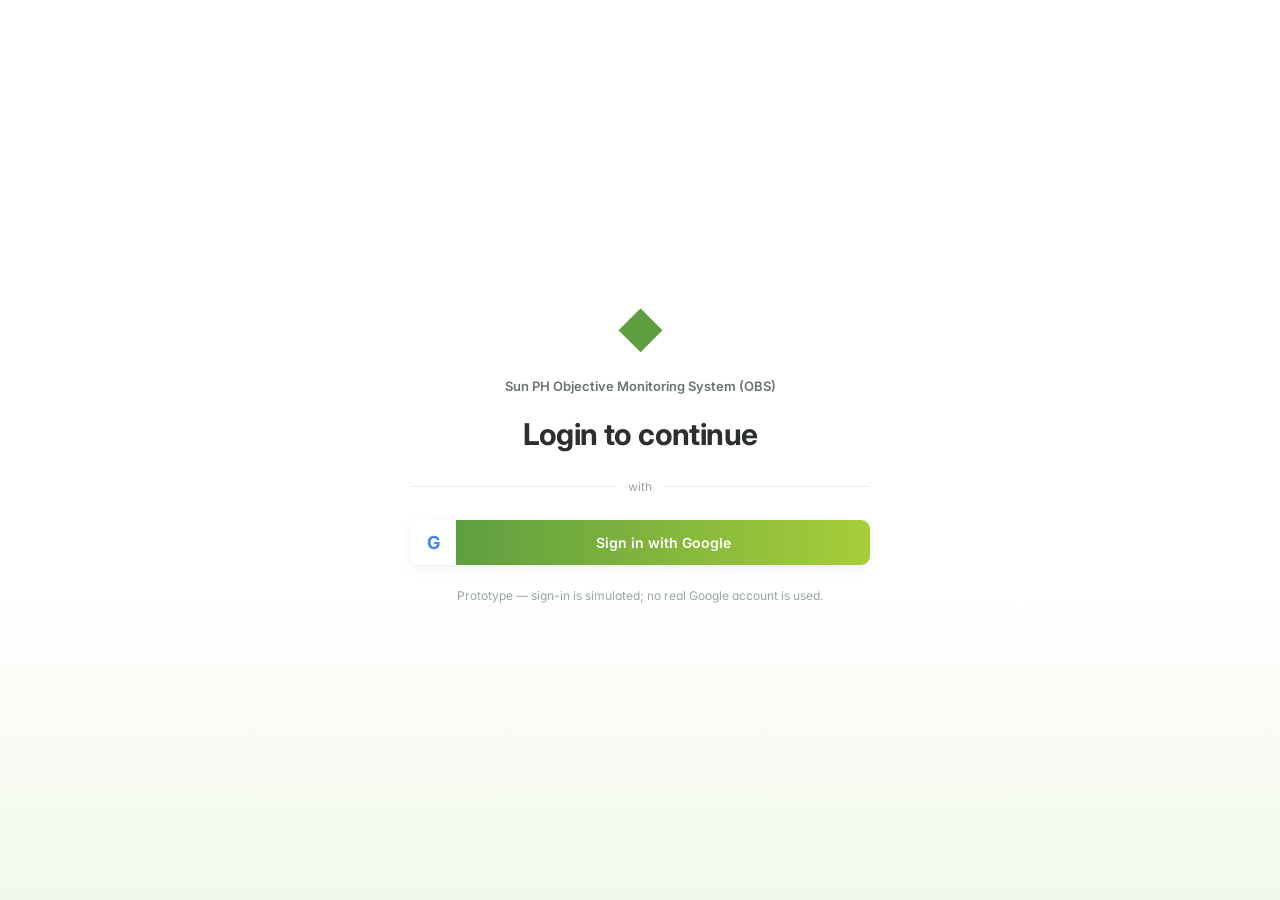
==== prototype/index.html @ ff9a9e1c "feat(prototype): OBS rename, Google SSO login, template-based objectives, half-year history - Rename" ====
<!DOCTYPE html>
<html lang="en">
<head>
  <meta charset="UTF-8" />
  <meta name="viewport" content="width=device-width, initial-scale=1.0" />
  <title>OBS</title>
  <link rel="preconnect" href="https://fonts.googleapis.com" />
  <link rel="preconnect" href="https://fonts.gstatic.com" crossorigin />
  <link rel="stylesheet" href="https://fonts.googleapis.com/css2?family=Inter:wght@400;500;600;700;800&display=swap" />
  <link rel="stylesheet" href="styles.css" />
  <!-- Auth gate: unauthenticated visitors are sent to the login page (fake auth, prototype). -->
  <script>
    try {
      if (localStorage.getItem("titan-authed") !== "1") window.location.replace("login.html");
    } catch (e) { /* private mode — allow through */ }
  </script>
</head>
<body>
  <div class="app">
    <!-- Sidebar -->
    <aside class="sidebar">
      <div class="brand">
        <span class="brand-mark">◆</span>
        <span class="brand-name">Sun PH Objective Monitoring System (OBS)</span>
      </div>
      <div class="nav-section">Workspace</div>
      <nav class="nav" id="nav">
        <button class="nav-item active" data-view="analytics">
          <span class="nav-ico">▦</span> Analytics
        </button>
        <button class="nav-item" data-view="objectives">
          <span class="nav-ico">◎</span> My Objectives
        </button>
        <button class="nav-item" data-view="ai">
          <span class="nav-ico">✦</span> AI Assistant
        </button>
        <button class="nav-item" data-view="my-feedback">
          <span class="nav-ico">✓</span> My Feedback
        </button>
        <button class="nav-item" data-view="feedback">
          <span class="nav-ico">✎</span> Feedback
        </button>
      </nav>
      <div class="sidebar-foot">
        <button class="btn sm signout-btn" id="signout"><span>⤶</span> Sign out</button>
        <div class="mini-note">Prototype · dummy data</div>
      </div>
    </aside>

    <!-- Main -->
    <div class="main">
      <header class="topbar">
        <div class="topbar-title" id="topbar-title">Analytics</div>
        <div class="topbar-right">
          <button class="theme-switch" id="theme-switch" title="Change the look — cycle theme options">
            <span class="theme-dot" id="theme-dot"></span>
            <span class="theme-name" id="theme-name">Evergreen</span>
            <span class="theme-caret">▾</span>
          </button>
          <div class="role-switch" id="role-switch">
            <button class="role-btn active" data-role="employee">Employee</button>
            <button class="role-btn" data-role="leader">Leader</button>
          </div>
          <div class="user-chip" id="user-chip">
            <span class="avatar" id="user-avatar">AP</span>
            <span class="user-name" id="user-name">Abdul Palala</span>
          </div>
        </div>
      </header>

      <main class="content" id="content"><!-- views render here --></main>
    </div>
  </div>

  <!-- Modal host -->
  <div class="modal-overlay" id="modal-overlay" hidden>
    <div class="modal" id="modal"></div>
  </div>

  <!-- Data first, then view modules, then the app controller -->
  <script src="mock-data.js"></script>
  <script src="views-analytics.js"></script>
  <script src="views-objectives.js"></script>
  <script src="views-ai.js"></script>
  <script src="views-reviews.js"></script>
  <script src="app.js"></script>
</body>
</html>
---- prototype/styles.css ----
/* Titan prototype — NiceAdmin-inspired design system. Pure CSS, no dependencies. */

:root {
  /* palette */
  --bg: #f3f6f3;
  --surface: #ffffff;
  --surface-2: #f5f8f4;
  --border: #e8eee7;
  --text: #2b302c;
  --muted: #6a746c;
  --faint: #9aa89c;
  --accent: #5f9e3f;
  --accent-soft: #e9f4dc;
  --green: #4e8a34;
  --green-soft: #e7f4d6;
  --amber: #d97706;
  --amber-soft: #fdf3e3;
  --red: #dc2626;
  --red-soft: #fce8e8;
  --blue: #2563eb;
  --blue-soft: #e8f0fe;
  /* brand greens (NiceAdmin) */
  --green-deep: #124b3a;
  --green-deep2: #0e3c2e;
  --lime: #a6ce3a;
  --lime-2: #cfe89a;
  --donut-amber: #e6a23c;
  /* themeable brand extras (overridden per [data-theme]) */
  --accent-strong: #2f6b2a;   /* text/icon sitting on accent-soft */
  --on-primary: #16351f;      /* text on the primary CTA button   */
  --on-dark: #ffffff;         /* text on dark shell / accent fills */
  --track: #eef0f4;           /* progress + neutral chip track     */
  /* shape */
  --r-card: 14px;
  --r-btn: 9px;
  --r-pill: 999px;
  --shadow: 0 1px 2px rgba(20, 22, 40, .04), 0 4px 16px rgba(20, 22, 40, .05);
  --shadow-lg: 0 12px 40px rgba(20, 22, 40, .16);
  --sp: 8px;

  /* ---------- Typography tokens (single source of truth) ---------- */
  --font-sans: "Inter", -apple-system, BlinkMacSystemFont, "Segoe UI", Roboto, Helvetica, Arial, sans-serif;

  /* type scale */
  --fs-page-title: 30px;   /* page titles          */
  --fs-section: 18px;      /* section headers      */
  --fs-card-title: 16px;   /* card titles          */
  --fs-name: 16px;         /* employee names       */
  --fs-body: 14px;         /* body text            */
  --fs-label: 13px;        /* form / value labels  */
  --fs-chip: 12px;         /* status chips, tags   */
  --fs-button: 14px;       /* buttons              */
  --fs-input: 14px;        /* inputs               */
  --fs-helper: 12px;       /* helper / meta text   */
  --fs-eyebrow: 11px;      /* uppercase micro-labels */

  /* weights */
  --fw-regular: 400;
  --fw-medium: 500;
  --fw-semibold: 600;
  --fw-bold: 700;

  /* line heights */
  --lh-heading: 1.25;
  --lh-body: 1.5;
  --lh-label: 1.4;

  /* tracking */
  --ls-tight: -.02em;
  --ls-wide: .04em;
}

/* ============================================================
   THEME VARIANTS — swap brand + neutral tokens only.
   Semantic status colors (green/amber/red/blue) stay constant.
   Layout and view logic are untouched; set via <html data-theme>.
   ============================================================ */

/* Option 2 — Indigo: modern SaaS, cool neutrals (Linear-ish) */
:root[data-theme="indigo"] {
  --bg: #f6f7fb; --surface: #ffffff; --surface-2: #f3f4f9; --border: #e7e8f0;
  --text: #1e2130; --muted: #5c6479; --faint: #9aa0b5;
  --accent: #5b5bd6; --accent-soft: #eaeafb; --accent-strong: #4343b8;
  --green-deep: #2c2c66; --green-deep2: #23234f;
  --lime: #5b5bd6; --lime-2: #c7c7f2; --on-primary: #ffffff;
  --track: #ececf3;
}

/* Option 3 — Graphite: minimal monochrome (Vercel / Notion-ish) */
:root[data-theme="graphite"] {
  --bg: #f7f7f8; --surface: #ffffff; --surface-2: #f4f4f5; --border: #e6e6e8;
  --text: #18181b; --muted: #6b6b74; --faint: #a1a1aa;
  --accent: #18181b; --accent-soft: #ececed; --accent-strong: #18181b;
  --green-deep: #18181b; --green-deep2: #09090b;
  --lime: #18181b; --lime-2: #d4d4d8; --on-primary: #ffffff;
  --track: #eaeaec;
}

/* Option 4 — Midnight: dark mode */
:root[data-theme="midnight"] {
  --bg: #0f1214; --surface: #171b1e; --surface-2: #1e2427; --border: #2a3136;
  --text: #e6ebe8; --muted: #9aa8a0; --faint: #6b7873;
  --accent: #6bbf59; --accent-soft: #1e3320; --accent-strong: #8fd97f;
  --green-deep: #0c2a1f; --green-deep2: #082018;
  --lime: #6bbf59; --lime-2: #2e5a2f; --on-primary: #0c2a1f;
  --track: #2a3136;
  --shadow: 0 1px 2px rgba(0, 0, 0, .3), 0 4px 16px rgba(0, 0, 0, .35);
  --shadow-lg: 0 12px 40px rgba(0, 0, 0, .55);
}

* { box-sizing: border-box; }
html, body { height: 100%; }
body {
  margin: 0;
  font-family: var(--font-sans);
  background: var(--bg);
  color: var(--text);
  font-size: var(--fs-body);
  font-weight: var(--fw-regular);
  line-height: var(--lh-body);
  -webkit-font-smoothing: antialiased;
  -moz-osx-font-smoothing: grayscale;
  text-rendering: optimizeLegibility;
  font-optical-sizing: auto;
  font-feature-settings: "cv11", "ss01";
}

/* ---------- Layout ---------- */
.app { display: flex; min-height: 100vh; }

.sidebar {
  width: 232px; flex-shrink: 0;
  background: var(--surface);
  border-right: 1px solid var(--border);
  display: flex; flex-direction: column;
  padding: 18px 14px;
  position: sticky; top: 0; height: 100vh;
}
.brand { display: flex; align-items: center; gap: 10px; padding: 6px 8px 20px; }
.brand-mark { color: var(--green-deep); font-size: 20px; }
.brand-name { font-weight: var(--fw-bold); font-size: var(--fs-section); letter-spacing: var(--ls-tight); }
/* Full product name is long — keep the sidebar lockup compact and let it wrap cleanly. */
.sidebar .brand { align-items: flex-start; }
.sidebar .brand-mark { line-height: 1.25; }
.sidebar .brand-name { font-size: var(--fs-label); line-height: 1.25; letter-spacing: 0; }

.nav-section { font-size: var(--fs-eyebrow); font-weight: var(--fw-bold); text-transform: uppercase; letter-spacing: .06em; color: var(--faint); padding: 8px 12px 6px; }
.nav { display: flex; flex-direction: column; gap: 3px; }
.nav-item {
  display: flex; align-items: center; gap: 11px;
  border: none; background: transparent; cursor: pointer;
  padding: 10px 12px; border-radius: var(--r-btn);
  font-size: var(--fs-body); font-weight: var(--fw-medium); color: var(--muted); text-align: left; width: 100%;
  font-family: inherit; transition: background .12s, color .12s;
}
.nav-item:hover { background: var(--surface-2); color: var(--text); }
.nav-item.active { background: var(--accent-soft); color: var(--accent-strong); font-weight: 700; }
.nav-item.active .nav-ico { color: var(--accent); }
.nav-ico { width: 18px; text-align: center; font-size: 15px; }

.sidebar-foot { margin-top: auto; padding: 10px 8px; }
.mini-note { font-size: var(--fs-eyebrow); color: var(--faint); }

.main { flex: 1; min-width: 0; display: flex; flex-direction: column; }

.topbar {
  display: flex; align-items: center; justify-content: space-between;
  padding: 14px 28px; background: var(--surface);
  border-bottom: 1px solid var(--border); position: sticky; top: 0; z-index: 5;
}
.topbar-title { font-size: var(--fs-section); font-weight: var(--fw-semibold); line-height: var(--lh-heading); letter-spacing: var(--ls-tight); }
.topbar-right { display: flex; align-items: center; gap: 16px; }

.role-switch { display: inline-flex; background: var(--surface-2); border: 1px solid var(--border); border-radius: var(--r-pill); padding: 3px; }
.role-btn {
  border: none; background: transparent; cursor: pointer; font-family: inherit;
  padding: 6px 14px; border-radius: var(--r-pill); font-size: var(--fs-label); color: var(--muted); font-weight: var(--fw-medium);
}
.role-btn.active { background: var(--surface); color: var(--text); box-shadow: var(--shadow); font-weight: var(--fw-semibold); }

/* theme switcher (cycles palette options) */
.theme-switch {
  display: inline-flex; align-items: center; gap: 8px; cursor: pointer; font-family: inherit;
  background: var(--surface-2); border: 1px solid var(--border); border-radius: var(--r-pill);
  padding: 6px 12px 6px 10px; color: var(--text);
  font-size: var(--fs-label); font-weight: var(--fw-medium); transition: border-color .12s, background .12s;
}
.theme-switch:hover { border-color: var(--accent); }
.theme-switch .theme-dot { width: 14px; height: 14px; border-radius: 50%; flex-shrink: 0; box-shadow: inset 0 0 0 1px rgba(0,0,0,.08); }
.theme-switch .theme-name { min-width: 62px; text-align: left; }
.theme-switch .theme-caret { color: var(--faint); font-size: 10px; }

.user-chip { display: flex; align-items: center; gap: 9px; }
.avatar {
  width: 32px; height: 32px; border-radius: 50%; background: var(--accent);
  color: #fff; display: grid; place-items: center; font-size: 12px; font-weight: 700;
}
.user-name { font-weight: var(--fw-semibold); font-size: var(--fs-label); }

.content { padding: 28px; max-width: 1180px; width: 100%; margin: 0 auto; }

/* ---------- Reusable pieces ---------- */
.section-head { display: flex; align-items: center; justify-content: space-between; margin: 4px 0 16px; }
.section-head h2 { margin: 0; font-size: var(--fs-section); font-weight: var(--fw-semibold); line-height: var(--lh-heading); letter-spacing: var(--ls-tight); }
.section-sub { color: var(--muted); font-size: var(--fs-label); line-height: var(--lh-body); margin: -8px 0 18px; }

.grid { display: grid; gap: 16px; }
.grid-2 { grid-template-columns: repeat(2, 1fr); }
.grid-3 { grid-template-columns: repeat(3, 1fr); }
.grid-4 { grid-template-columns: repeat(4, 1fr); }
@media (max-width: 900px) { .grid-2, .grid-3, .grid-4 { grid-template-columns: 1fr; } }

.card {
  background: var(--surface); border: 1px solid var(--border);
  border-radius: var(--r-card); padding: 18px; box-shadow: var(--shadow);
}
.card-title { font-size: var(--fs-card-title); font-weight: var(--fw-semibold); line-height: var(--lh-heading); letter-spacing: -.01em; color: var(--text); margin: 0 0 12px; display: flex; align-items: center; justify-content: space-between; }
.card-title .hint { font-weight: var(--fw-medium); color: var(--muted); font-size: var(--fs-helper); }

.stat-tile { background: var(--surface); border: 1px solid var(--border); border-radius: var(--r-card); padding: 18px; box-shadow: var(--shadow); }
.stat-label { color: var(--muted); font-size: var(--fs-chip); font-weight: var(--fw-semibold); text-transform: uppercase; letter-spacing: var(--ls-wide); }
.stat-value { font-size: 28px; font-weight: 800; letter-spacing: -.03em; line-height: var(--lh-heading); margin-top: 6px; font-variant-numeric: tabular-nums; }
.stat-delta { font-size: var(--fs-chip); margin-top: 4px; font-weight: var(--fw-semibold); }
.stat-delta.up { color: var(--green); }
.stat-delta.down { color: var(--red); }

/* badges */
.badge { display: inline-flex; align-items: center; gap: 5px; padding: 3px 10px; border-radius: var(--r-pill); font-size: var(--fs-chip); font-weight: var(--fw-semibold); line-height: var(--lh-label); }
.badge::before { content: ""; width: 6px; height: 6px; border-radius: 50%; background: currentColor; opacity: .8; }
.badge.green { background: var(--green-soft); color: var(--green); }
.badge.amber { background: var(--amber-soft); color: var(--amber); }
.badge.red { background: var(--red-soft); color: var(--red); }
.badge.blue { background: var(--blue-soft); color: var(--blue); }
.badge.gray { background: var(--track); color: var(--muted); }

/* progress bar */
.progress { height: 7px; background: var(--track); border-radius: var(--r-pill); overflow: hidden; }
.progress > span { display: block; height: 100%; border-radius: var(--r-pill); background: var(--accent); }
.progress.green > span { background: var(--green); }
.progress.amber > span { background: var(--amber); }
.progress.red > span { background: var(--red); }

/* buttons */
.btn { font-family: inherit; cursor: pointer; border-radius: var(--r-btn); font-size: var(--fs-button); font-weight: var(--fw-semibold); line-height: var(--lh-label); padding: 9px 15px; border: 1px solid var(--border); background: var(--surface); color: var(--text); transition: background .12s, border-color .12s; }
.btn:hover { background: var(--surface-2); }
.btn.primary { background: var(--lime); border-color: var(--lime); color: var(--on-primary); }
.btn.primary:hover { filter: brightness(1.04); }
.btn.ghost { border-color: transparent; background: transparent; color: var(--accent); }
.btn.sm { padding: 6px 11px; font-size: var(--fs-label); }
.btn.danger { color: var(--red); border-color: var(--red-soft); background: var(--red-soft); }
.btn.success { color: var(--green); border-color: var(--green-soft); background: var(--green-soft); }

/* table */
.table { width: 100%; border-collapse: collapse; font-size: var(--fs-label); font-variant-numeric: tabular-nums; }
.table th { text-align: left; color: var(--muted); font-weight: var(--fw-semibold); font-size: var(--fs-eyebrow); text-transform: uppercase; letter-spacing: var(--ls-wide); padding: 10px 12px; border-bottom: 1px solid var(--border); }
.table td { padding: 13px 12px; border-bottom: 1px solid var(--border); vertical-align: middle; }
.table tr:last-child td { border-bottom: none; }
.table tr.clickable { cursor: pointer; }
.table tr.clickable:hover td { background: var(--surface-2); }

/* avatar inline */
.av { width: 26px; height: 26px; border-radius: 50%; display: inline-grid; place-items: center; font-size: 10px; font-weight: 700; color: #fff; }
.who { display: flex; align-items: center; gap: 9px; font-size: var(--fs-name); font-weight: var(--fw-semibold); line-height: var(--lh-label); color: var(--text); }
.who small { display: block; margin-top: 1px; font-size: var(--fs-helper); font-weight: var(--fw-regular); line-height: 1.35; color: var(--muted); }

/* list rows */
.row-item { display: flex; align-items: center; justify-content: space-between; padding: 11px 0; border-bottom: 1px solid var(--border); }
.row-item:last-child { border-bottom: none; }

/* charts (pure CSS) */
.bars { display: flex; align-items: flex-end; gap: 14px; height: 150px; padding-top: 10px; }
.bars .bar-col { flex: 1; display: flex; flex-direction: column; align-items: center; gap: 8px; height: 100%; justify-content: flex-end; }
.bars .bar { width: 60%; max-width: 42px; background: var(--green-deep); border-radius: 6px 6px 0 0; min-height: 4px; transition: height .3s; }
.bars .bar.soft { background: var(--lime); }
.bars .bar-lbl { font-size: var(--fs-eyebrow); color: var(--muted); font-weight: var(--fw-semibold); }
.bars .bar-val { font-size: var(--fs-eyebrow); color: var(--faint); }

.spark { width: 100%; height: 90px; display: block; }

/* pills / chips */
.tag { display: inline-block; padding: 3px 9px; border-radius: var(--r-pill); font-size: var(--fs-chip); font-weight: var(--fw-semibold); background: var(--surface-2); border: 1px solid var(--border); color: var(--muted); }

/* checklist */
.check-list { list-style: none; padding: 0; margin: 0; }
.check-list li { display: flex; gap: 9px; align-items: flex-start; padding: 6px 0; font-size: var(--fs-body); line-height: var(--lh-body); }
.check-list .ck { color: var(--green); font-weight: 800; }
.check-list .ck.off { color: var(--faint); }

/* feedback columns */
.fb-cols { display: grid; grid-template-columns: 1fr 1fr; gap: 20px; }
@media (max-width: 700px) { .fb-cols { grid-template-columns: 1fr; } }
.fb-cols h4 { margin: 0 0 8px; font-size: var(--fs-chip); font-weight: var(--fw-semibold); text-transform: uppercase; letter-spacing: var(--ls-wide); color: var(--muted); }

/* AI narrative card */
.ai-narrative { background: linear-gradient(180deg, var(--accent-soft), var(--surface)); border: 1px solid var(--border); }
.ai-tag { font-size: var(--fs-eyebrow); font-weight: var(--fw-bold); color: var(--accent); text-transform: uppercase; letter-spacing: .05em; }

/* chat */
.chat { display: flex; flex-direction: column; height: 440px; }
.chat-log { flex: 1; overflow-y: auto; display: flex; flex-direction: column; gap: 12px; padding: 4px; }
.msg { max-width: 78%; padding: 10px 14px; border-radius: 14px; font-size: var(--fs-body); line-height: var(--lh-body); white-space: pre-wrap; }
.msg.user { align-self: flex-end; background: var(--accent); color: var(--on-dark); border-bottom-right-radius: 4px; }
.msg.bot { align-self: flex-start; background: var(--surface-2); border: 1px solid var(--border); border-bottom-left-radius: 4px; }
.chat-suggests { display: flex; flex-wrap: wrap; gap: 8px; margin: 12px 0; }
.chat-suggests .tag { cursor: pointer; }
.chat-suggests .tag:hover { border-color: var(--accent); color: var(--accent); }
.chat-input { display: flex; gap: 8px; margin-top: 12px; }
.chat-input input { flex: 1; }

/* forms */
.field { margin-bottom: 14px; }
.field label { display: block; font-size: var(--fs-label); font-weight: var(--fw-medium); line-height: var(--lh-label); color: var(--muted); margin-bottom: 6px; }
input[type=text], input[type=email], input[type=password], input[type=date], input[type=time], input[type=number], textarea, select {
  width: 100%; font-family: inherit; font-size: var(--fs-input); font-weight: var(--fw-regular); line-height: var(--lh-body); padding: 9px 11px;
  border: 1px solid var(--border); border-radius: var(--r-btn); background: var(--surface); color: var(--text);
}
textarea { resize: vertical; min-height: 80px; }
input:focus, textarea:focus, select:focus { outline: none; border-color: var(--accent); box-shadow: 0 0 0 3px var(--accent-soft); }

/* stars */
.stars { display: inline-flex; gap: 3px; font-size: 20px; cursor: pointer; }
.stars .star { color: #d7dae2; }
.stars .star.on { color: #f5b301; }

/* modal */
.modal-overlay { position: fixed; inset: 0; background: rgba(20, 22, 40, .45); display: grid; place-items: center; z-index: 50; padding: 20px; }
.modal-overlay[hidden] { display: none; }
.modal { background: var(--surface); border-radius: 16px; box-shadow: var(--shadow-lg); width: 100%; max-width: 560px; max-height: 88vh; overflow-y: auto; padding: 24px; }
.modal-head { display: flex; align-items: flex-start; justify-content: space-between; margin-bottom: 16px; }
.modal-head h3 { margin: 0; font-size: var(--fs-section); font-weight: var(--fw-semibold); line-height: var(--lh-heading); letter-spacing: var(--ls-tight); }
.modal-head .close { border: none; background: transparent; font-size: 22px; cursor: pointer; color: var(--muted); line-height: 1; }
.modal-foot { display: flex; justify-content: flex-end; gap: 10px; margin-top: 20px; }

/* hero banner (NiceAdmin welcome card) */
.hero {
  background: var(--green-deep); color: var(--on-dark); border-radius: var(--r-card);
  padding: 26px 28px; margin-bottom: 16px; display: flex; align-items: center;
  justify-content: space-between; gap: 20px; box-shadow: var(--shadow); overflow: hidden;
}
.hero h2 { margin: 0 0 8px; font-size: var(--fs-page-title); font-weight: var(--fw-bold); line-height: var(--lh-heading); letter-spacing: var(--ls-tight); color: var(--on-dark); }
.hero p { margin: 0 0 16px; color: rgba(255, 255, 255, .82); font-size: var(--fs-body); line-height: var(--lh-body); max-width: 520px; }
.hero-glyph { font-size: 60px; line-height: 1; opacity: .95; }
@media (max-width: 700px) { .hero-glyph { display: none; } .hero { padding: 22px; } }

/* donut chart (pure CSS conic-gradient) */
.donut-wrap { display: flex; flex-direction: column; align-items: center; gap: 16px; padding-top: 6px; }
.donut { position: relative; width: 168px; height: 168px; }
.donut-ring { width: 100%; height: 100%; border-radius: 50%; }
.donut-hole { position: absolute; inset: 22%; background: var(--surface); border-radius: 50%; display: grid; place-items: center; text-align: center; }
.donut-hole .d-label { font-size: var(--fs-chip); color: var(--muted); }
.donut-hole .d-value { font-size: 26px; font-weight: 800; letter-spacing: -.02em; font-variant-numeric: tabular-nums; }
.donut-legend { display: grid; grid-template-columns: 1fr 1fr; gap: 8px 16px; width: 100%; }
.donut-legend .leg { display: flex; align-items: center; justify-content: space-between; font-size: var(--fs-label); }
.donut-legend .leg .lbl { display: flex; align-items: center; gap: 8px; color: var(--muted); }
.donut-legend .dot, .insight-legend .dot { width: 10px; height: 10px; border-radius: 3px; display: inline-block; flex-shrink: 0; }

/* insight segmented bar */
.insight-bar { display: flex; height: 8px; border-radius: var(--r-pill); overflow: hidden; margin: 6px 0 12px; }
.insight-bar > span { display: block; height: 100%; }
.insight-legend { display: flex; flex-wrap: wrap; gap: 14px; }
.insight-legend .leg { display: flex; align-items: center; gap: 7px; font-size: var(--fs-chip); color: var(--muted); }

/* read-only received-evaluation card */
.eval-readonly { background: linear-gradient(180deg, var(--surface-2), var(--surface)); }
.eval-score { text-align: center; padding: 6px 18px; border-right: 1px solid var(--border); }

/* misc */
.stack { display: flex; flex-direction: column; gap: 14px; }
.row { display: flex; align-items: center; gap: 10px; }
.spread { display: flex; align-items: center; justify-content: space-between; }
.mt-0 { margin-top: 0; } .mb-0 { margin-bottom: 0; }
.muted { color: var(--muted); }
.small { font-size: var(--fs-helper); line-height: var(--lh-body); }
.right { text-align: right; }
.divider { height: 1px; background: var(--border); margin: 16px 0; }
.empty { color: var(--muted); font-size: var(--fs-label); line-height: var(--lh-body); text-align: center; padding: 30px; }

/* sidebar sign-out */
.signout-btn { width: 100%; display: flex; align-items: center; gap: 8px; justify-content: flex-start; color: var(--muted); margin-bottom: 8px; }
.signout-btn:hover { color: var(--text); }

/* ============================================================
   AUTH / LOGIN (login.html) — centered single column, Google SSO only.
   Reuses the shared token system so every theme applies here too.
   ============================================================ */
.auth { position: relative; min-height: 100vh; display: grid; place-items: center; padding: 24px; background: var(--surface); overflow: hidden; }
.auth-card { position: relative; z-index: 1; width: 100%; max-width: 460px; text-align: center; }
.auth-logo .brand-mark { font-size: 46px; color: var(--accent); }
.auth-appname { margin-top: 12px; font-size: var(--fs-label); font-weight: var(--fw-semibold); color: var(--muted); }
.auth-title { margin: 20px 0 0; font-size: var(--fs-page-title); font-weight: var(--fw-bold); letter-spacing: var(--ls-tight); line-height: var(--lh-heading); color: var(--text); }
.auth-divider { display: flex; align-items: center; gap: 12px; margin: 24px 0; color: var(--faint); font-size: var(--fs-helper); }
.auth-divider::before, .auth-divider::after { content: ""; flex: 1; height: 1px; background: var(--border); }

/* Google sign-in button: white G badge + gradient label (theme-driven). */
.google-btn { display: flex; align-items: stretch; width: 100%; padding: 0; border: none; cursor: pointer; border-radius: var(--r-btn); overflow: hidden; font-family: inherit; box-shadow: var(--shadow); transition: filter .12s; }
.google-btn:hover { filter: brightness(1.04); }
.google-btn .g-badge { flex-shrink: 0; width: 46px; display: grid; place-items: center; background: #fff; color: #4285f4; font-weight: var(--fw-bold); font-size: 18px; }
.google-btn .g-label { flex: 1; padding: 14px; text-align: center; color: #fff; font-weight: var(--fw-semibold); font-size: var(--fs-button); background: linear-gradient(90deg, var(--accent), var(--lime)); }
.auth-hint { text-align: center; color: var(--faint); font-size: var(--fs-helper); margin: 22px 0 0; }

/* Subtle decorative wave echoing the brand palette; theme-aware. */
.auth-wave { position: absolute; left: 0; right: 0; bottom: 0; height: 34vh; z-index: 0; pointer-events: none;
  background: linear-gradient(180deg, transparent 0%, var(--accent-soft) 100%); opacity: .6; }
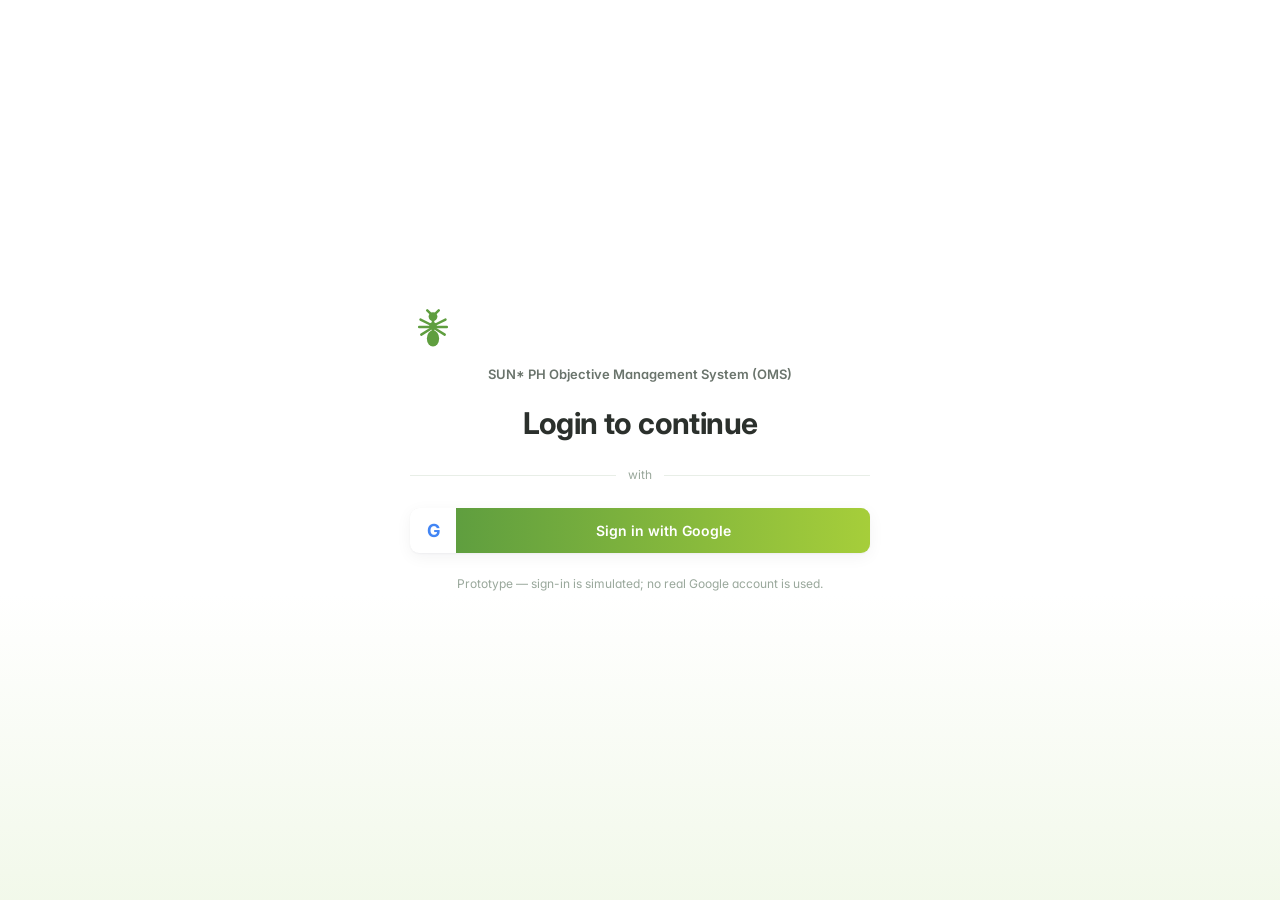
==== commit 5f9d754c: "feat(prototype): OKR objectives, evidence-on-objective, auto peer assignments, OMS rebrand - objecti" ====
--- a/prototype/index.html
+++ b/prototype/index.html
@@ -3,11 +3,12 @@
 <head>
   <meta charset="UTF-8" />
   <meta name="viewport" content="width=device-width, initial-scale=1.0" />
-  <title>OBS</title>
+  <title>SUN* PH Objective Management System (OMS)</title>
   <link rel="preconnect" href="https://fonts.googleapis.com" />
   <link rel="preconnect" href="https://fonts.gstatic.com" crossorigin />
   <link rel="stylesheet" href="https://fonts.googleapis.com/css2?family=Inter:wght@400;500;600;700;800&display=swap" />
   <link rel="stylesheet" href="styles.css" />
+  <link rel="icon" href="data:image/svg+xml,%3Csvg%20xmlns='http://www.w3.org/2000/svg'%20viewBox='0%200%2024%2024'%3E%3Cg%20fill='none'%20stroke='%234e8a34'%20stroke-width='1.3'%20stroke-linecap='round'%3E%3Cpath%20d='M11%203.7%20L9%201.7'/%3E%3Cpath%20d='M13%203.7%20L15%201.7'/%3E%3Cpath%20d='M10.4%209%20L5.5%206.6'/%3E%3Cpath%20d='M13.6%209%20L18.5%206.6'/%3E%3Cpath%20d='M10.1%2010.4%20L4.8%2010.4'/%3E%3Cpath%20d='M13.9%2010.4%20L19.2%2010.4'/%3E%3Cpath%20d='M10.4%2011.6%20L5.9%2014.4'/%3E%3Cpath%20d='M13.6%2011.6%20L18.1%2014.4'/%3E%3C/g%3E%3Cg%20fill='%234e8a34'%3E%3Crect%20x='11.35'%20y='6.6'%20width='1.3'%20height='2.2'%20rx='.5'/%3E%3Crect%20x='11.25'%20y='11.4'%20width='1.5'%20height='1.6'%20rx='.5'/%3E%3Ccircle%20cx='12'%20cy='5'%20r='2.3'/%3E%3Ccircle%20cx='12'%20cy='10'%20r='2'/%3E%3Cellipse%20cx='12'%20cy='16.4'%20rx='3.2'%20ry='4.2'/%3E%3C/g%3E%3C/svg%3E" />
   <!-- Auth gate: unauthenticated visitors are sent to the login page (fake auth, prototype). -->
   <script>
     try {
@@ -20,8 +21,8 @@
     <!-- Sidebar -->
     <aside class="sidebar">
       <div class="brand">
-        <span class="brand-mark">◆</span>
-        <span class="brand-name">Sun PH Objective Monitoring System (OBS)</span>
+        <span class="brand-mark" title="OMS — the colony of objectives"><svg viewBox="0 0 24 24" xmlns="http://www.w3.org/2000/svg" aria-hidden="true"><g fill="none" stroke="currentColor" stroke-width="1.3" stroke-linecap="round"><path d="M11 3.7 L9 1.7"/><path d="M13 3.7 L15 1.7"/><path d="M10.4 9 L5.5 6.6"/><path d="M13.6 9 L18.5 6.6"/><path d="M10.1 10.4 L4.8 10.4"/><path d="M13.9 10.4 L19.2 10.4"/><path d="M10.4 11.6 L5.9 14.4"/><path d="M13.6 11.6 L18.1 14.4"/></g><g fill="currentColor"><rect x="11.35" y="6.6" width="1.3" height="2.2" rx=".5"/><rect x="11.25" y="11.4" width="1.5" height="1.6" rx=".5"/><circle cx="12" cy="5" r="2.3"/><circle cx="12" cy="10" r="2"/><ellipse cx="12" cy="16.4" rx="3.2" ry="4.2"/></g></svg></span>
+        <span class="brand-name">SUN* PH Objective Management System (OMS)</span>
       </div>
       <div class="nav-section">Workspace</div>
       <nav class="nav" id="nav">
@@ -37,8 +38,17 @@
         <button class="nav-item" data-view="my-feedback">
           <span class="nav-ico">✓</span> My Feedback
         </button>
+        <button class="nav-item" data-view="peer">
+          <span class="nav-ico">★</span> Peer Review
+        </button>
+        <button class="nav-item" data-view="reports">
+          <span class="nav-ico">▤</span> Reports
+        </button>
         <button class="nav-item" data-view="feedback">
           <span class="nav-ico">✎</span> Feedback
+        </button>
+        <button class="nav-item" data-view="admin">
+          <span class="nav-ico">⚙</span> Admin
         </button>
       </nav>
       <div class="sidebar-foot">
@@ -79,10 +89,16 @@
 
   <!-- Data first, then view modules, then the app controller -->
   <script src="mock-data.js"></script>
+  <script src="peer-assignments.js"></script>
+  <script src="objective-evidence.js"></script>
+  <script src="objective-okr.js"></script>
   <script src="views-analytics.js"></script>
   <script src="views-objectives.js"></script>
   <script src="views-ai.js"></script>
   <script src="views-reviews.js"></script>
+  <script src="views-peer.js"></script>
+  <script src="views-reports.js"></script>
+  <script src="views-admin.js"></script>
   <script src="app.js"></script>
 </body>
 </html>
--- a/prototype/styles.css
+++ b/prototype/styles.css
@@ -138,6 +138,8 @@
 }
 .brand { display: flex; align-items: center; gap: 10px; padding: 6px 8px 20px; }
 .brand-mark { color: var(--green-deep); font-size: 20px; }
+/* Bee logo mark — inherits brand-mark color via currentColor, so it themes. */
+.brand-mark svg { width: 22px; height: 22px; display: block; }
 .brand-name { font-weight: var(--fw-bold); font-size: var(--fs-section); letter-spacing: var(--ls-tight); }
 /* Full product name is long — keep the sidebar lockup compact and let it wrap cleanly. */
 .sidebar .brand { align-items: flex-start; }
@@ -386,6 +388,7 @@
 .auth { position: relative; min-height: 100vh; display: grid; place-items: center; padding: 24px; background: var(--surface); overflow: hidden; }
 .auth-card { position: relative; z-index: 1; width: 100%; max-width: 460px; text-align: center; }
 .auth-logo .brand-mark { font-size: 46px; color: var(--accent); }
+.auth-logo .brand-mark svg { width: 46px; height: 46px; }
 .auth-appname { margin-top: 12px; font-size: var(--fs-label); font-weight: var(--fw-semibold); color: var(--muted); }
 .auth-title { margin: 20px 0 0; font-size: var(--fs-page-title); font-weight: var(--fw-bold); letter-spacing: var(--ls-tight); line-height: var(--lh-heading); color: var(--text); }
 .auth-divider { display: flex; align-items: center; gap: 12px; margin: 24px 0; color: var(--faint); font-size: var(--fs-helper); }
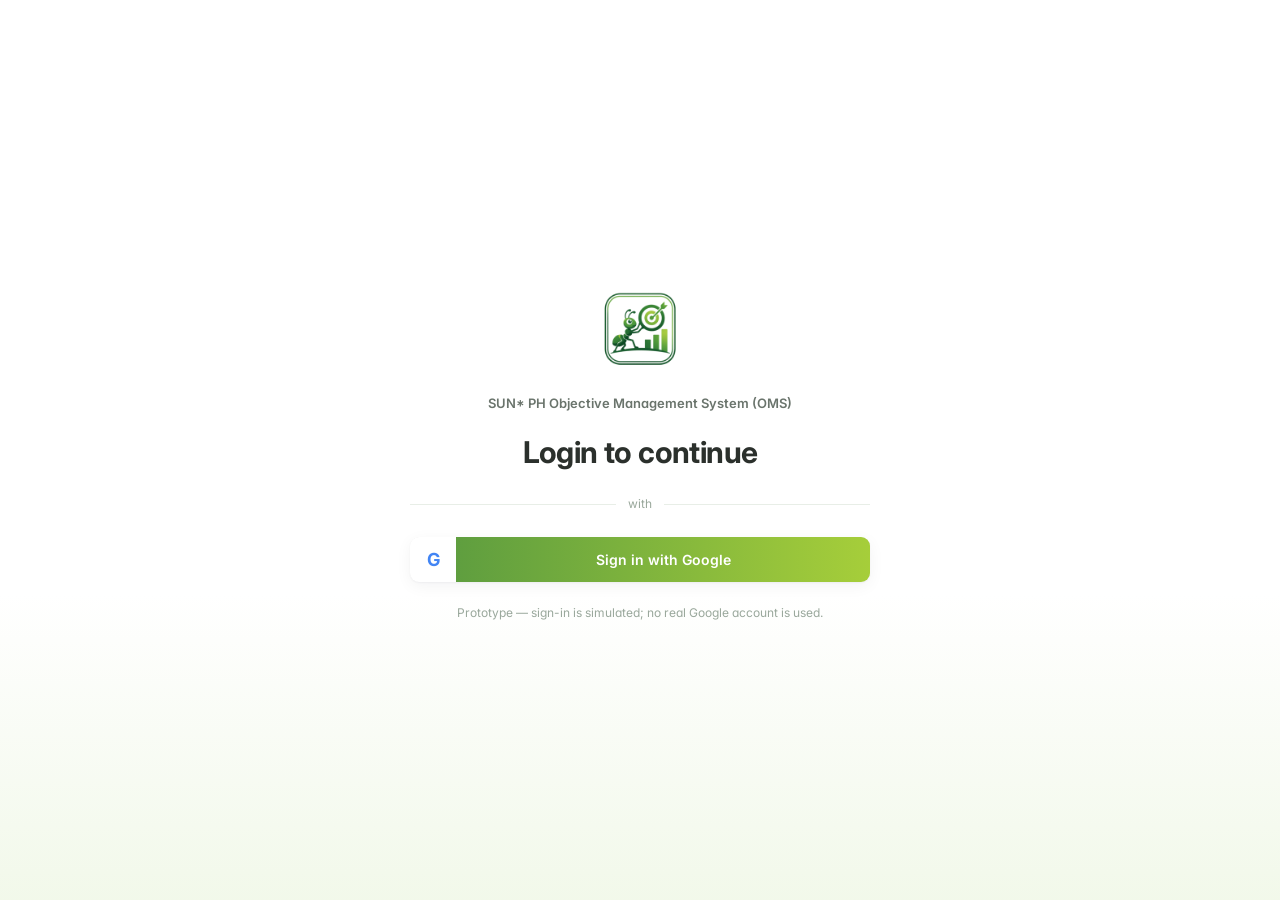
==== commit bb1ce6db: "feat(prototype): peer-review confidentiality, evaluator assignment, objectives UX + proof, rebrand P" ====
--- a/prototype/index.html
+++ b/prototype/index.html
@@ -8,7 +8,7 @@
   <link rel="preconnect" href="https://fonts.gstatic.com" crossorigin />
   <link rel="stylesheet" href="https://fonts.googleapis.com/css2?family=Inter:wght@400;500;600;700;800&display=swap" />
   <link rel="stylesheet" href="styles.css" />
-  <link rel="icon" href="data:image/svg+xml,%3Csvg%20xmlns='http://www.w3.org/2000/svg'%20viewBox='0%200%2024%2024'%3E%3Cg%20fill='none'%20stroke='%234e8a34'%20stroke-width='1.3'%20stroke-linecap='round'%3E%3Cpath%20d='M11%203.7%20L9%201.7'/%3E%3Cpath%20d='M13%203.7%20L15%201.7'/%3E%3Cpath%20d='M10.4%209%20L5.5%206.6'/%3E%3Cpath%20d='M13.6%209%20L18.5%206.6'/%3E%3Cpath%20d='M10.1%2010.4%20L4.8%2010.4'/%3E%3Cpath%20d='M13.9%2010.4%20L19.2%2010.4'/%3E%3Cpath%20d='M10.4%2011.6%20L5.9%2014.4'/%3E%3Cpath%20d='M13.6%2011.6%20L18.1%2014.4'/%3E%3C/g%3E%3Cg%20fill='%234e8a34'%3E%3Crect%20x='11.35'%20y='6.6'%20width='1.3'%20height='2.2'%20rx='.5'/%3E%3Crect%20x='11.25'%20y='11.4'%20width='1.5'%20height='1.6'%20rx='.5'/%3E%3Ccircle%20cx='12'%20cy='5'%20r='2.3'/%3E%3Ccircle%20cx='12'%20cy='10'%20r='2'/%3E%3Cellipse%20cx='12'%20cy='16.4'%20rx='3.2'%20ry='4.2'/%3E%3C/g%3E%3C/svg%3E" />
+  <link rel="icon" type="image/png" href="assets/oms-logo-mark-64.png" />
   <!-- Auth gate: unauthenticated visitors are sent to the login page (fake auth, prototype). -->
   <script>
     try {
@@ -21,8 +21,11 @@
     <!-- Sidebar -->
     <aside class="sidebar">
       <div class="brand">
-        <span class="brand-mark" title="OMS — the colony of objectives"><svg viewBox="0 0 24 24" xmlns="http://www.w3.org/2000/svg" aria-hidden="true"><g fill="none" stroke="currentColor" stroke-width="1.3" stroke-linecap="round"><path d="M11 3.7 L9 1.7"/><path d="M13 3.7 L15 1.7"/><path d="M10.4 9 L5.5 6.6"/><path d="M13.6 9 L18.5 6.6"/><path d="M10.1 10.4 L4.8 10.4"/><path d="M13.9 10.4 L19.2 10.4"/><path d="M10.4 11.6 L5.9 14.4"/><path d="M13.6 11.6 L18.1 14.4"/></g><g fill="currentColor"><rect x="11.35" y="6.6" width="1.3" height="2.2" rx=".5"/><rect x="11.25" y="11.4" width="1.5" height="1.6" rx=".5"/><circle cx="12" cy="5" r="2.3"/><circle cx="12" cy="10" r="2"/><ellipse cx="12" cy="16.4" rx="3.2" ry="4.2"/></g></svg></span>
-        <span class="brand-name">SUN* PH Objective Management System (OMS)</span>
+        <img class="brand-mark-img" src="assets/oms-logo-mark.png" alt="OMS logo" title="OMS — the colony of objectives" />
+        <div class="brand-text">
+          <span class="brand-word">SUN* OMS</span>
+          <span class="brand-sub">PH Objective Management System</span>
+        </div>
       </div>
       <div class="nav-section">Workspace</div>
       <nav class="nav" id="nav">
@@ -35,17 +38,15 @@
         <button class="nav-item" data-view="ai">
           <span class="nav-ico">✦</span> AI Assistant
         </button>
-        <button class="nav-item" data-view="my-feedback">
-          <span class="nav-ico">✓</span> My Feedback
-        </button>
         <button class="nav-item" data-view="peer">
           <span class="nav-ico">★</span> Peer Review
         </button>
+        <div class="nav-divider" data-leader-only></div>
+        <button class="nav-item" data-view="feedback">
+          <span class="nav-ico">✎</span> Feedback
+        </button>
         <button class="nav-item" data-view="reports">
           <span class="nav-ico">▤</span> Reports
-        </button>
-        <button class="nav-item" data-view="feedback">
-          <span class="nav-ico">✎</span> Feedback
         </button>
         <button class="nav-item" data-view="admin">
           <span class="nav-ico">⚙</span> Admin
@@ -91,13 +92,16 @@
   <script src="mock-data.js"></script>
   <script src="peer-assignments.js"></script>
   <script src="objective-evidence.js"></script>
+  <script src="objective-proof.js"></script>
   <script src="objective-okr.js"></script>
+  <script src="objective-form.js"></script>
   <script src="views-analytics.js"></script>
   <script src="views-objectives.js"></script>
   <script src="views-ai.js"></script>
   <script src="views-reviews.js"></script>
   <script src="views-peer.js"></script>
   <script src="views-reports.js"></script>
+  <script src="admin-connectors.js"></script>
   <script src="views-admin.js"></script>
   <script src="app.js"></script>
 </body>
--- a/prototype/styles.css
+++ b/prototype/styles.css
@@ -136,17 +136,20 @@
   padding: 18px 14px;
   position: sticky; top: 0; height: 100vh;
 }
-.brand { display: flex; align-items: center; gap: 10px; padding: 6px 8px 20px; }
+.brand { display: flex; align-items: center; justify-content: center; gap: 12px; padding: 16px 8px 18px; }
 .brand-mark { color: var(--green-deep); font-size: 20px; }
-/* Bee logo mark — inherits brand-mark color via currentColor, so it themes. */
+/* Login lockup uses .brand-mark (see .auth-logo); the sidebar uses .brand-mark-img. */
 .brand-mark svg { width: 22px; height: 22px; display: block; }
-.brand-name { font-weight: var(--fw-bold); font-size: var(--fs-section); letter-spacing: var(--ls-tight); }
-/* Full product name is long — keep the sidebar lockup compact and let it wrap cleanly. */
-.sidebar .brand { align-items: flex-start; }
-.sidebar .brand-mark { line-height: 1.25; }
-.sidebar .brand-name { font-size: var(--fs-label); line-height: 1.25; letter-spacing: 0; }
+.brand-mark img { width: 26px; height: 26px; display: block; border-radius: 6px; object-fit: contain; }
+/* Sidebar brand lockup — prominent mark + compact wordmark. */
+.brand-mark-img { width: 40px; height: 40px; object-fit: contain; flex-shrink: 0; }
+.brand-text { display: flex; flex-direction: column; line-height: 1.15; }
+.brand-word { font-weight: var(--fw-bold); font-size: var(--fs-section); letter-spacing: var(--ls-tight); color: var(--text); }
+.brand-sub { font-size: var(--fs-chip); color: var(--muted); }
 
 .nav-section { font-size: var(--fs-eyebrow); font-weight: var(--fw-bold); text-transform: uppercase; letter-spacing: .06em; color: var(--faint); padding: 8px 12px 6px; }
+/* Leader-only separator between common nav and leadership tools. */
+.nav-divider { margin: 10px 12px; border-top: 1px solid var(--border); }
 .nav { display: flex; flex-direction: column; gap: 3px; }
 .nav-item {
   display: flex; align-items: center; gap: 11px;
@@ -281,6 +284,48 @@
 
 /* pills / chips */
 .tag { display: inline-block; padding: 3px 9px; border-radius: var(--r-pill); font-size: var(--fs-chip); font-weight: var(--fw-semibold); background: var(--surface-2); border: 1px solid var(--border); color: var(--muted); }
+
+/* filter popover (peer Assignments) */
+.filter-bar { display: flex; gap: 10px; align-items: center; flex-wrap: wrap; margin-bottom: 14px; }
+.filter-wrap { position: relative; margin-left: auto; }
+.filter-panel { position: absolute; top: calc(100% + 8px); right: 0; width: 300px; background: var(--surface); border: 1px solid var(--border); border-radius: var(--r-card); box-shadow: var(--shadow-lg); padding: 16px; z-index: 20; }
+.filter-panel .filter-field { margin-bottom: 12px; }
+.filter-panel label { display: block; font-size: var(--fs-label); font-weight: var(--fw-semibold); color: var(--muted); margin-bottom: 5px; }
+.filter-panel select { width: 100%; }
+.filter-actions { display: flex; gap: 8px; justify-content: space-between; margin-top: 16px; }
+.filter-chips { display: flex; gap: 6px; align-items: center; flex-wrap: wrap; }
+.filter-chip { display: inline-flex; align-items: center; gap: 6px; padding: 4px 10px; border-radius: var(--r-pill); background: var(--surface-2); border: 1px solid var(--border); font-size: var(--fs-chip); font-weight: var(--fw-semibold); color: var(--muted); }
+.filter-chip button { border: none; background: none; cursor: pointer; color: var(--muted); font-size: 14px; line-height: 1; padding: 0; }
+.filter-chip button:hover { color: var(--red); }
+
+/* objective-form Focus Area — multi-select dropdown with chips */
+.of-select { position: relative; }
+.of-select-control { display: flex; align-items: center; gap: 8px; min-height: 42px; padding: 6px 10px; border: 1px solid var(--border); border-radius: var(--r-btn); background: var(--surface); cursor: pointer; }
+.of-select-control:focus { outline: none; border-color: var(--accent); box-shadow: 0 0 0 3px var(--accent-soft); }
+.of-select-chips { display: flex; flex-wrap: wrap; gap: 6px; flex: 1; }
+.of-ph { font-size: var(--fs-label); }
+.of-caret { color: var(--muted); font-size: 12px; flex-shrink: 0; }
+.of-select-menu { position: absolute; top: calc(100% + 4px); left: 0; right: 0; max-height: 200px; overflow: auto; background: var(--surface); border: 1px solid var(--border); border-radius: var(--r-btn); box-shadow: var(--shadow-lg); z-index: 30; padding: 4px; }
+.of-opt { padding: 9px 11px; border-radius: var(--r-btn); font-size: var(--fs-label); font-weight: var(--fw-semibold); cursor: pointer; display: flex; justify-content: space-between; align-items: center; }
+.of-opt:hover { background: var(--surface-2); }
+.of-opt.sel { background: var(--accent-soft); color: var(--accent); }
+.of-opt.sel::after { content: "✓"; }
+.of-chip { display: inline-flex; align-items: center; gap: 6px; padding: 4px 10px; border-radius: var(--r-pill); border: 1px solid var(--border); background: var(--surface-2); color: var(--text); font-size: var(--fs-chip); font-weight: var(--fw-semibold); }
+.of-chip-x { border: none; background: none; cursor: pointer; color: var(--muted); font-size: 13px; line-height: 1; padding: 0; }
+.of-chip-x:hover { color: var(--red); }
+.of-check { display: flex; align-items: center; gap: 8px; font-size: var(--fs-label); cursor: pointer; margin-top: 4px; }
+.of-check input { width: auto; }
+
+/* Proof of Output (employee-submitted) */
+.proof-list { display: flex; flex-direction: column; gap: 8px; }
+.proof-item { display: flex; align-items: center; gap: 8px; padding: 7px 10px; border: 1px solid var(--border); border-radius: var(--r-btn); background: var(--surface-2); font-size: var(--fs-label); }
+.proof-ico { flex-shrink: 0; }
+.proof-link { color: var(--accent); text-decoration: none; word-break: break-all; }
+.proof-link:hover { text-decoration: underline; }
+.proof-name { flex: 1; color: var(--text); word-break: break-word; }
+.proof-thumb { width: 40px; height: 40px; object-fit: cover; border-radius: var(--r-btn); border: 1px solid var(--border); flex-shrink: 0; }
+.proof-thumb.lg { width: 120px; height: 120px; }
+.proof-x { flex-shrink: 0; margin-left: auto; }
 
 /* checklist */
 .check-list { list-style: none; padding: 0; margin: 0; }
@@ -323,6 +368,18 @@
 .stars { display: inline-flex; gap: 3px; font-size: 20px; cursor: pointer; }
 .stars .star { color: #d7dae2; }
 .stars .star.on { color: #f5b301; }
+.stars-lg { font-size: 26px; }
+
+/* peer review modal (card grid + progress + overall note) */
+.peer-progress { display: flex; align-items: center; gap: 12px; margin: 0 0 16px; }
+.peer-progress-bar { flex: 1; height: 6px; border-radius: var(--r-pill); background: var(--track); overflow: hidden; }
+.peer-progress-bar span { display: block; height: 100%; width: 0; background: var(--green); border-radius: var(--r-pill); transition: width .18s ease; }
+.peer-progress-meta { display: inline-flex; align-items: center; gap: 8px; font-size: var(--fs-label); color: var(--muted); font-weight: var(--fw-medium); white-space: nowrap; }
+.peer-card { border: 1px solid var(--border); border-radius: var(--r-card); padding: 14px 16px; margin-bottom: 10px; background: var(--surface); }
+.peer-rate { display: flex; align-items: center; gap: 10px; margin-top: 10px; }
+.peer-desc { font-size: var(--fs-helper); font-weight: var(--fw-semibold); color: var(--green); }
+.btn:disabled { opacity: .5; cursor: not-allowed; }
+.btn.primary:disabled:hover { filter: none; }
 
 /* modal */
 .modal-overlay { position: fixed; inset: 0; background: rgba(20, 22, 40, .45); display: grid; place-items: center; z-index: 50; padding: 20px; }
@@ -389,6 +446,7 @@
 .auth-card { position: relative; z-index: 1; width: 100%; max-width: 460px; text-align: center; }
 .auth-logo .brand-mark { font-size: 46px; color: var(--accent); }
 .auth-logo .brand-mark svg { width: 46px; height: 46px; }
+.auth-logo .brand-mark img { width: 104px; height: 104px; border-radius: 20px; object-fit: contain; margin: 0 auto; }
 .auth-appname { margin-top: 12px; font-size: var(--fs-label); font-weight: var(--fw-semibold); color: var(--muted); }
 .auth-title { margin: 20px 0 0; font-size: var(--fs-page-title); font-weight: var(--fw-bold); letter-spacing: var(--ls-tight); line-height: var(--lh-heading); color: var(--text); }
 .auth-divider { display: flex; align-items: center; gap: 12px; margin: 24px 0; color: var(--faint); font-size: var(--fs-helper); }
